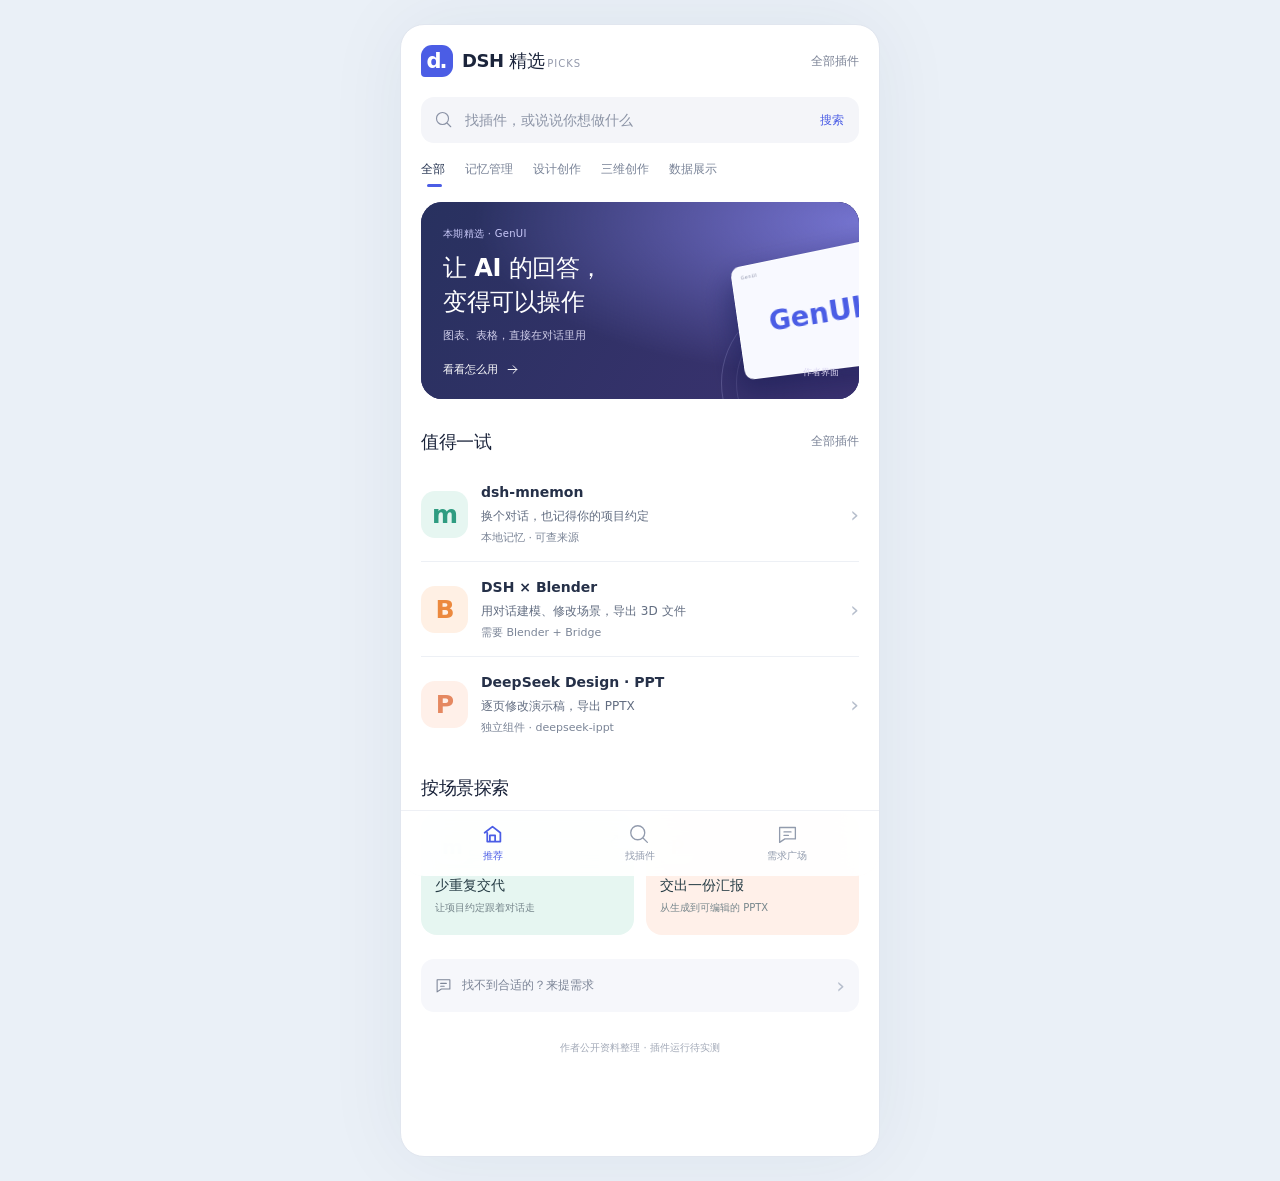
==== dsh-picks/index.html @ 9ae57a63 "Publish standalone DSH Picks with its own complete catalog and mobile flows" ====
<!doctype html>
<html lang="zh-CN">
  <head>
    <meta charset="utf-8" />
    <meta
      name="viewport"
      content="width=device-width,initial-scale=1,viewport-fit=cover"
    />
    <meta name="theme-color" content="#ffffff" />
    <meta
      name="description"
      content="发现适合自己的 DSH 插件。按用途搜索，查看安装条件，推荐插件或提出开发需求。"
    />
    <title>DSH 精选</title>
    <link rel="stylesheet" href="./picks.css?v=4" />
    <link rel="icon" href="./favicon.svg" type="image/svg+xml" />
    <script type="module" src="./app.js?v=4"></script>
  </head>
  <body>
    <a class="skip" href="#main">跳到正文</a>
    <div class="shell">
      <header class="masthead">
        <a class="brand" href="#/home" aria-label="DSH 精选推荐首页">
          <span class="brand-mark" aria-hidden="true">d.</span>
          <span>DSH 精选<small>PICKS</small></span>
        </a>
        <a class="catalog-link" href="#/search">全部插件</a>
      </header>
      <main id="main" tabindex="-1"></main>
      <footer class="footer">作者公开资料整理 · 插件运行待实测</footer>
    </div>
    <nav class="bottom-nav" aria-label="主导航"></nav>
    <div id="toast" class="toast" role="status" aria-live="polite"></div>
  </body>
</html>
---- dsh-picks/picks.css ----
:root {
  font-family:
    "DM Sans", "PingFang SC", "Microsoft YaHei", system-ui, sans-serif;
  color: #1b243b;
  background: #eaf0f7;
  font-synthesis: none;
  --blue: #4b5de5;
  --muted: #788195;
  --line: #edf0f5;
  --surface: #f8f9fc;
}
* {
  box-sizing: border-box;
}
body {
  margin: 0;
  font-size: 14px;
  -webkit-font-smoothing: antialiased;
}
a {
  color: inherit;
  text-decoration: none;
}
button,
input,
textarea,
select {
  font: inherit;
}
button,
a {
  -webkit-tap-highlight-color: transparent;
  touch-action: manipulation;
}
button {
  cursor: pointer;
  border: 0;
}
button:disabled {
  cursor: wait;
  opacity: 0.65;
}
a,
button,
input,
textarea,
select,
summary {
  outline-offset: 4px;
}
:focus-visible {
  outline: 3px solid #8795f5;
}
h1,
h2,
h3,
p {
  margin: 0;
}
h1,
h2,
h3 {
  font-weight: 650;
}
p {
  line-height: 1.65;
}
svg {
  width: 20px;
  height: 20px;
  flex: 0 0 auto;
}
figure {
  margin: 0;
}
.shell {
  max-width: 480px;
  min-height: 100dvh;
  margin: auto;
  padding: 0 20px 100px;
  background: white;
  box-shadow: 0 0 80px #1a315510;
}
.masthead {
  height: 72px;
  display: flex;
  align-items: center;
  justify-content: space-between;
  gap: 12px;
}
.brand {
  display: inline-flex;
  align-items: center;
  gap: 9px;
  font-size: 18px;
  font-weight: 750;
  letter-spacing: -0.5px;
}
.brand-mark {
  display: inline-grid;
  place-content: center;
  width: 32px;
  height: 32px;
  border-radius: 11px 11px 11px 4px;
  color: white;
  background: #4b5de5;
  font-size: 21px;
  font-weight: 800;
  letter-spacing: -2px;
  padding-right: 2px;
}
.brand small {
  color: #9298aa;
  font-size: 10px;
  font-weight: 500;
  letter-spacing: 1px;
  margin-left: 3px;
}
.catalog-link {
  color: #7b8396;
  font-size: 12px;
  padding: 10px 0 10px 10px;
  white-space: nowrap;
}
main {
  min-height: 65vh;
}
main:focus {
  outline: none;
}
.search-box {
  display: flex;
  align-items: center;
  gap: 10px;
  background: #f4f5f9;
  border: 1px solid transparent;
  border-radius: 13px;
  min-height: 46px;
  padding: 0 13px;
}
.search-box:focus-within {
  border-color: #bec6fc;
  background: #f8f9ff;
}
.search-box > svg {
  color: #8a92a5;
  width: 18px;
}
.search-box input {
  min-width: 0;
  width: 100%;
  height: 44px;
  color: #202d44;
  border: 0;
  outline: 0;
  background: transparent;
  font-size: 14px;
}
.search-box input::placeholder {
  color: #8c94a6;
}
.search-submit {
  padding: 0 1px 0 8px;
  background: transparent;
  display: grid;
  place-content: center;
  height: 44px;
  color: #4b5de5;
  font-size: 12px;
  font-weight: 600;
  white-space: nowrap;
  flex-shrink: 0;
}
.search-submit svg {
  width: 18px;
}
.clear-search {
  flex-shrink: 0;
  width: 32px;
  height: 36px;
  background: transparent;
  color: #8c94a6;
  font-size: 22px;
}
.home-categories {
  display: flex;
  gap: 20px;
  overflow-x: auto;
  scrollbar-width: none;
  white-space: nowrap;
  margin: 5px 0 11px;
}
.home-categories::-webkit-scrollbar {
  display: none;
}
.category-link {
  display: inline-flex;
  min-height: 43px;
  align-items: center;
  font-size: 12px;
  color: #7a8498;
}
.category-link:first-child {
  font-weight: 700;
  color: #293754;
  position: relative;
}
.category-link:first-child::after {
  content: "";
  position: absolute;
  height: 3px;
  width: 15px;
  background: #4b5de5;
  border-radius: 3px;
  bottom: 4px;
  left: 6px;
}
.feature-card {
  display: flex;
  position: relative;
  overflow: hidden;
  isolation: isolate;
  min-height: 190px;
  padding: 22px;
  border-radius: 21px;
  color: white;
  background: #292a65;
}
.feature-card::before {
  content: "";
  position: absolute;
  inset: 0;
  z-index: -1;
  background:
    radial-gradient(ellipse at 100% 10%, #7473cf 0, transparent 62%),
    linear-gradient(120deg, #28315f, #3c3271);
}
.feature-copy {
  width: 67%;
  position: relative;
  z-index: 2;
}
.feature-label {
  font-size: 10px;
  color: #cacafa;
  letter-spacing: 0.3px;
}
.feature-card h1 {
  font-size: 24px;
  line-height: 1.4;
  letter-spacing: -0.5px;
  margin: 11px 0 8px;
  white-space: pre-line;
  font-weight: 700;
}
.feature-card p {
  font-size: 11px;
  color: #d1cfea;
}
.feature-cta {
  display: inline-flex;
  align-items: center;
  gap: 7px;
  margin-top: 17px;
  font-size: 11px;
  font-weight: 650;
}
.feature-cta svg {
  width: 15px;
  height: 15px;
}
.feature-visual {
  position: absolute;
  inset: 14px -34px 0 auto;
  width: 186px;
  pointer-events: none;
  z-index: 1;
}
.visual-orbit {
  position: absolute;
  width: 172px;
  height: 172px;
  border: 1px solid #ceccff38;
  border-radius: 50%;
  bottom: -70px;
  right: 0;
}
.visual-orbit::after {
  content: "";
  position: absolute;
  inset: 14px;
  border: 1px solid #d6ccff24;
  border-radius: 50%;
}
.mini-window {
  position: absolute;
  top: 36px;
  right: -6px;
  width: 170px;
  height: 119px;
  padding: 7px;
  background: #f8f9ff;
  border-radius: 10px;
  transform: perspective(450px) rotateY(-17deg) rotateZ(-9deg);
  box-shadow: -8px 14px 30px #0b124866;
  border: 1px solid #ffffffa6;
}
.mini-window-title {
  display: block;
  color: #868ca4;
  font-size: 5px;
  margin: 1px 0 7px 3px;
  letter-spacing: 0.8px;
}
.mini-window img {
  width: 100%;
  height: 89px;
  object-fit: cover;
  object-position: bottom;
  border-radius: 4px;
}
.visual-label {
  position: absolute;
  bottom: 20px;
  right: 54px;
  font-size: 9px;
  color: #ddd8f2;
}
.image-fallback {
  display: grid;
  place-content: center;
  height: 80px;
  color: #4b5de5;
  font-size: 29px;
  font-weight: 700;
}
.section-heading {
  display: flex;
  align-items: center;
  justify-content: space-between;
  gap: 12px;
  margin: 25px 0 8px;
}
.section-heading h2 {
  font-size: 18px;
  letter-spacing: -0.4px;
}
.section-heading small {
  font-size: 11px;
  color: var(--muted);
}
.text-link {
  padding: 9px 0;
  color: #7a8397;
  font-size: 12px;
  background: transparent;
}
.text-link:hover {
  color: var(--blue);
}
.plugin-grid {
  display: grid;
}
.plugin-card {
  display: flex;
  align-items: center;
  gap: 13px;
  padding: 16px 0;
  border-bottom: 1px solid var(--line);
  transition: background 0.15s ease;
}
.plugin-card:last-child {
  border-bottom: 0;
}
.plugin-card:hover {
  background: #f8f9fd;
}
.plugin-mark {
  width: 47px;
  height: 47px;
  border-radius: 14px;
  display: inline-flex;
  align-items: center;
  justify-content: center;
  flex-shrink: 0;
  font-size: 25px;
  font-weight: 750;
  letter-spacing: -1px;
  color: var(--mark-ink, #506add);
  background: var(--mark-bg, #edf1ff);
}
.orange {
  --mark-bg: #fff0e4;
  --mark-ink: #ec893e;
}
.green {
  --mark-bg: #e6f6f1;
  --mark-ink: #2f9c81;
}
.violet {
  --mark-bg: #f0ecff;
  --mark-ink: #8a61d3;
}
.blue {
  --mark-bg: #eaf1ff;
  --mark-ink: #557ce2;
}
.coral {
  --mark-bg: #fff0e9;
  --mark-ink: #e58861;
}
.pink {
  --mark-bg: #ffedf6;
  --mark-ink: #ca669b;
}
.plugin-copy {
  min-width: 0;
  flex: 1;
}
.plugin-copy h3 {
  font-size: 14px;
  line-height: 1.4;
  color: #253048;
  overflow-wrap: anywhere;
}
.plugin-copy p {
  color: #626d81;
  font-size: 12px;
  line-height: 1.5;
  margin-top: 4px;
}
.plugin-note {
  font-size: 11px;
  color: #7b8597;
  margin-top: 6px;
  line-height: 1.3;
  overflow-wrap: anywhere;
}
.row-arrow {
  color: #b6becc;
  font-size: 22px;
  padding-left: 1px;
  flex-shrink: 0;
}
.topic-grid {
  display: grid;
  grid-template-columns: 1fr 1fr;
  gap: 12px;
  margin-top: 13px;
}
.topic-card {
  background: var(--mark-bg);
  border-radius: 16px;
  padding: 17px 14px 18px;
  position: relative;
  min-width: 0;
}
.topic-card .plugin-mark {
  background: white;
  width: 34px;
  height: 34px;
  font-size: 20px;
  border-radius: 11px;
  margin-bottom: 13px;
}
.topic-card h3 {
  font-size: 14px;
  color: #263c45;
}
.topic-card p {
  font-size: 10px;
  color: #75858b;
  margin-top: 5px;
}
.topic-arrow {
  position: absolute;
  top: 17px;
  right: 14px;
  color: var(--mark-ink);
}
.contribute-link {
  display: flex;
  gap: 10px;
  align-items: center;
  border-radius: 13px;
  background: #f6f7fb;
  color: #7c8597;
  padding: 14px;
  margin-top: 24px;
  font-size: 12px;
}
.contribute-link > span:nth-child(2) {
  flex: 1;
}
.contribute-link svg {
  width: 17px;
  height: 17px;
}
.footer {
  text-align: center;
  color: #a2a9b7;
  font-size: 10px;
  line-height: 1.6;
  padding-top: 28px;
}
.bottom-nav {
  position: fixed;
  bottom: 0;
  left: 50%;
  transform: translateX(-50%);
  width: min(100%, 480px);
  height: calc(66px + env(safe-area-inset-bottom));
  display: flex;
  background: #ffffffed;
  border-top: 1px solid #eef0f5;
  padding: 6px 18px calc(6px + env(safe-area-inset-bottom));
  backdrop-filter: blur(18px);
  z-index: 20;
}
.nav-item {
  display: flex;
  flex: 1;
  flex-direction: column;
  align-items: center;
  justify-content: center;
  gap: 4px;
  font-size: 10px;
  color: #929bad;
  border-radius: 13px;
}
.nav-item svg {
  width: 21px;
  height: 21px;
}
.nav-item[aria-current="page"] {
  color: #4b5de5;
  font-weight: 650;
}
.nav-item[aria-current="page"] svg {
  stroke-width: 2;
}
.page-head {
  margin: 10px 0 22px;
}
.page-head h1 {
  font-size: 25px;
  letter-spacing: -0.8px;
  line-height: 1.4;
}
.page-head p {
  font-size: 13px;
  margin-top: 6px;
  color: var(--muted);
}
.chips {
  display: flex;
  gap: 8px;
  overflow-x: auto;
  scrollbar-width: none;
  padding: 17px 0;
}
.chip {
  min-height: 34px;
  padding: 6px 13px;
  background: #f5f6fa;
  border-radius: 9px;
  font-size: 12px;
  white-space: nowrap;
  color: #7e879c;
}
.chip[aria-pressed="true"] {
  background: #eceffe;
  color: #4b5de5;
  font-weight: 650;
}
.result-meta {
  display: flex;
  justify-content: space-between;
  gap: 8px;
  font-size: 10px;
  color: #969dae;
  padding: 4px 0 2px;
}
.community-note {
  padding: 16px;
  border-radius: 14px;
  margin-top: 25px;
  background: #f6f7fb;
  display: flex;
  align-items: center;
  gap: 12px;
}
.community-note p {
  color: #7a8498;
  font-size: 11px;
}
.community-note a {
  flex-shrink: 0;
  color: var(--blue);
}
.primary,
.secondary {
  display: inline-flex;
  min-height: 45px;
  align-items: center;
  justify-content: center;
  gap: 8px;
  border-radius: 12px;
  padding: 11px 17px;
  font-size: 13px;
  font-weight: 600;
  text-align: center;
}
.primary {
  background: var(--blue);
  color: white;
}
.primary:hover {
  background: #3b4dd0;
}
.secondary {
  background: #eef0fc;
  color: var(--blue);
}
.primary svg,
.secondary svg {
  width: 17px;
  height: 17px;
}
.back-link {
  display: inline-block;
  padding: 8px 0 20px;
  color: #8690a2;
  font-size: 12px;
}
.detail-header {
  display: flex;
  align-items: center;
  gap: 14px;
  margin: 5px 0 17px;
}
.plugin-mark.large {
  height: 62px;
  width: 62px;
  border-radius: 19px;
  font-size: 31px;
}
.detail-identity {
  min-width: 0;
}
.detail-header h1 {
  font-size: 23px;
  line-height: 1.3;
  letter-spacing: -0.7px;
  overflow-wrap: anywhere;
}
.detail-header p {
  color: #929bad;
  margin-top: 5px;
  font-size: 12px;
}
.detail-summary {
  font-size: 15px;
  color: #58637a;
}
.detail-facts {
  display: flex;
  flex-wrap: wrap;
  gap: 6px 10px;
  margin: 13px 0 22px;
  color: #758199;
  font-size: 11px;
}
.detail-facts span {
  padding: 5px 8px;
  border: 1px solid var(--line);
  border-radius: 6px;
}
.install-panel {
  border-radius: 14px;
  background: #f6f7fb;
  padding: 13px 16px 15px;
}
.install-heading {
  display: flex;
  align-items: center;
  justify-content: space-between;
}
.install-heading h2 {
  font-size: 11px;
  color: #8a94a8;
  font-weight: 500;
}
.copy-chip {
  color: var(--blue);
  font-size: 11px;
  min-height: 30px;
  padding: 0 3px 0 12px;
  background: transparent;
}
.install-code {
  display: block;
  padding-top: 6px;
  font-size: 13px;
  color: #4f5980;
  overflow-wrap: anywhere;
  line-height: 1.7;
  font-family: "IBM Plex Mono", ui-monospace, monospace;
}
.detail-actions {
  display: flex;
  gap: 10px;
  margin: 13px 0 22px;
}
.detail-actions .primary {
  flex: 1;
}
.share-button {
  width: 80px;
}
.source-preview {
  overflow: hidden;
  margin: 24px 0;
}
.screenshot-link {
  display: block;
  border-radius: 13px;
  overflow: hidden;
  border: 1px solid var(--line);
}
.screenshot-link img {
  display: block;
  width: 100%;
  height: auto;
}
.source-preview figcaption {
  padding-top: 8px;
  font-size: 10px;
  color: #9aa2b2;
}
.preview-unavailable {
  display: block;
  padding: 24px;
  background: var(--surface);
  text-align: center;
  color: #8290a6;
  font-size: 12px;
}
.detail-section {
  margin-top: 25px;
}
.detail-section h2 {
  font-size: 16px;
  margin-bottom: 12px;
  letter-spacing: -0.3px;
}
.detail-section p,
.detail-section li {
  font-size: 13px;
  line-height: 1.8;
  color: #6c778e;
}
.detail-section ul {
  padding-left: 18px;
  margin: 0;
}
.use-case {
  padding: 15px;
  border-radius: 13px;
  background: #f4f6ff;
  display: flex;
  gap: 10px;
}
.use-case svg {
  margin-top: 3px;
  width: 16px;
  height: 16px;
  color: #7383dc;
}
.use-case p {
  font-size: 13px;
}
.install-steps {
  padding-left: 19px;
  margin: 15px 0 0;
  color: #67738a;
  font-size: 13px;
  line-height: 1.8;
}
.install-steps li {
  padding-left: 3px;
  margin: 9px 0;
}
.limitation {
  font-size: 12px;
  color: #8d95a5;
  margin-top: 17px;
  line-height: 1.7;
}
.scan-status {
  border: 1px solid var(--line);
  border-radius: 13px;
  padding: 16px;
}
.scan-status strong {
  font-size: 13px;
  font-weight: 550;
  color: #56647d;
}
.scan-status p {
  font-size: 12px;
  color: #8b94a6;
  margin-top: 9px;
}
.detail-link {
  display: inline-block;
  color: #687bd1;
  padding: 9px 10px 0 0;
  font-size: 12px;
}
.review-section {
  margin-top: 16px;
  border-bottom: 1px solid var(--line);
}
.review-section summary {
  display: flex;
  align-items: center;
  justify-content: space-between;
  padding: 18px 0;
  cursor: pointer;
  font-size: 13px;
  list-style: none;
}
.review-section summary::after {
  content: "+";
  margin-left: 10px;
  color: #9aa2b0;
}
.review-section summary > :first-child {
  flex: 1;
}
.review-section[open] summary::after {
  content: "−";
}
.review-dimensions {
  padding: 0;
  margin: 0 0 15px;
  list-style: none;
}
.review-dimensions li {
  display: flex;
  justify-content: space-between;
  padding: 8px 0;
  font-size: 12px;
  color: #6e7a90;
}
.source-links {
  display: flex;
  gap: 18px;
  padding: 15px 0;
}
.evidence-note {
  color: #969fb0;
  font-size: 10px;
  margin: 10px 0;
}
.muted {
  color: #8d96a8;
  font-size: 12px;
  line-height: 1.7;
}
.article-meta {
  color: #99a1af;
  font-size: 11px;
  margin-bottom: 14px;
}
.edition-page > h1 {
  font-size: 27px;
  line-height: 1.4;
  letter-spacing: -0.8px;
}
.article-dek {
  font-size: 14px;
  color: #78839a;
  margin: 15px 0 18px;
  line-height: 1.8;
}
.edition-page > .plugin-card {
  background: #f6f7fb;
  border-radius: 14px;
  padding: 14px;
  margin-bottom: 22px;
}
.tags {
  display: flex;
  flex-wrap: wrap;
  gap: 8px;
}
.tag {
  padding: 7px 10px;
  font-size: 11px;
  color: #7d879d;
  border-radius: 7px;
  background: #f5f6fa;
  line-height: 1.5;
}
.article-actions {
  display: flex;
  gap: 9px;
  margin-top: 24px;
}
.article-actions .primary {
  flex: 1;
}
.article-actions .secondary {
  font-size: 12px;
  padding: 11px;
}
.form-actions {
  display: grid;
  grid-template-columns: 1fr 1fr;
  gap: 12px;
  margin-bottom: 18px;
}
.form-actions a {
  min-height: 74px;
}
.form-actions .contribution-action {
  min-height: 126px;
  flex-direction: column;
  align-items: flex-start;
  gap: 7px;
  padding: 17px 15px;
  text-align: left;
}
.contribution-action > svg {
  width: 24px;
  height: 24px;
  margin-bottom: 5px;
}
.contribution-action strong {
  font-weight: 600;
  font-size: 13px;
}
.contribution-action span {
  font-size: 10px;
  opacity: 0.75;
}
.form-note {
  color: #929bad;
  font-size: 11px;
  line-height: 1.7;
  margin-bottom: 22px;
  padding: 12px 14px;
  background: #f6f7fb;
  border-radius: 10px;
}
.empty {
  padding: 32px 18px;
  margin: 20px 0;
  border-radius: 16px;
  background: #f8f9fc;
  text-align: center;
}
.empty h2 {
  font-size: 17px;
  color: #53617b;
  line-height: 1.5;
}
.empty p {
  margin: 12px 0 20px;
  color: #909aab;
  font-size: 12px;
}
.empty .primary {
  font-size: 12px;
}
.form-wrap {
  display: grid;
  gap: 22px;
}
.form-wrap .form-note {
  margin-bottom: 0;
}
.field {
  display: grid;
  gap: 9px;
  min-width: 0;
}
.field > span {
  font-size: 13px;
  font-weight: 550;
  color: #45516a;
}
.field input,
.field textarea,
.field select {
  width: 100%;
  min-width: 0;
  border: 1px solid #e5e9f1;
  background: white;
  border-radius: 11px;
  padding: 13px;
  font-size: 14px;
  color: #3b4861;
}
.field input:disabled {
  background: #f4f5f8;
  color: #a6adba;
}
.field textarea {
  resize: vertical;
  min-height: 140px;
  line-height: 1.7;
}
.field small,
.form-hint {
  font-size: 11px;
  color: #969faf;
  line-height: 1.7;
}
.form-error {
  font-size: 12px;
  color: #c96f68;
  line-height: 1.6;
}
.form-error:empty {
  display: none;
}
.submission-list {
  display: grid;
  gap: 13px;
}
.submission-card {
  display: block;
  padding: 17px;
  background: #f7f8fc;
  border: 1px solid #f1f3f7;
  border-radius: 13px;
  margin-bottom: 13px;
}
.submission-card h3 {
  font-size: 15px;
  margin: 10px 0 6px;
  overflow-wrap: anywhere;
}
.submission-card p {
  color: #8b95a7;
  font-size: 12px;
  overflow-wrap: anywhere;
}
.submission-card p:last-child {
  font-size: 10px;
  margin-top: 10px;
}
.submission-meta {
  display: flex;
  justify-content: space-between;
  color: #7686bd;
  font-size: 10px;
}
.status {
  display: inline-block;
  padding: 3px 7px;
  color: #7d8ca3;
  background: #edf0f6;
  border-radius: 5px;
  font-size: 10px;
}
.receipt {
  padding: 20px;
  border: 1px solid #e9edf5;
  border-radius: 15px;
  margin-bottom: 20px;
}
.receipt h2 {
  font-size: 18px;
  margin: 14px 0 8px;
  overflow-wrap: anywhere;
}
.receipt p {
  font-size: 13px;
  color: #7a879c;
  margin: 10px 0;
  white-space: pre-wrap;
  overflow-wrap: anywhere;
}
.receipt-id {
  color: #a0a8b8;
  font-size: 10px;
  overflow-wrap: anywhere;
}
.copy-dialog {
  max-width: min(420px, calc(100vw - 36px));
  border: 0;
  padding: 22px;
  border-radius: 17px;
  box-shadow: 0 20px 80px #14263e30;
}
.copy-dialog::backdrop {
  background: #172c514d;
  backdrop-filter: blur(3px);
}
.copy-dialog h2 {
  font-size: 17px;
  margin-bottom: 12px;
}
.copy-dialog textarea {
  width: 100%;
  height: 200px;
  margin: 0 0 14px;
  border: 1px solid #dce2ef;
  padding: 12px;
  border-radius: 10px;
  font-size: 13px;
  line-height: 1.7;
  color: #52617d;
}
.toast {
  position: fixed;
  left: 50%;
  transform: translateX(-50%);
  bottom: calc(86px + env(safe-area-inset-bottom));
  max-width: min(90vw, 420px);
  background: #273148ef;
  color: white;
  font-size: 12px;
  line-height: 1.6;
  padding: 12px 20px;
  border-radius: 12px;
  z-index: 40;
  text-align: center;
}
.toast:empty {
  display: none;
}
.skip {
  position: fixed;
  top: -70px;
  left: 12px;
  z-index: 50;
  padding: 12px;
  background: white;
}
.skip:focus {
  top: 12px;
}
@media (min-width: 640px) {
  .shell {
    min-height: calc(100dvh - 48px);
    margin: 24px auto;
    border-radius: 24px;
    border: 1px solid #e1e6ef;
  }
  .bottom-nav {
    bottom: 24px;
    width: 478px;
    border-radius: 0 0 23px 23px;
  }
  .toast {
    bottom: 110px;
  }
}
@media (max-width: 360px) {
  .shell {
    padding-left: 16px;
    padding-right: 16px;
  }
  .home-categories {
    gap: 17px;
  }
  .feature-card {
    min-height: 182px;
    padding: 19px 17px;
  }
  .feature-card h1 {
    font-size: 22px;
  }
  .feature-visual {
    right: -56px;
    width: 168px;
  }
  .feature-card p {
    font-size: 10px;
  }
  .plugin-card {
    gap: 10px;
  }
  .plugin-mark {
    width: 42px;
    height: 42px;
    border-radius: 13px;
  }
  .plugin-copy h3 {
    font-size: 13px;
  }
  .plugin-copy p {
    font-size: 12px;
  }
}
@media (prefers-reduced-motion: reduce) {
  *,
  *::before,
  *::after {
    scroll-behavior: auto !important;
    transition: none !important;
    animation: none !important;
  }
}

.search-modes {
  display: flex;
  gap: 8px;
  margin: 14px 0 0;
}
.search-help,
.catalog-note {
  color: var(--muted, #667085);
  font-size: 12px;
  line-height: 1.7;
}
.catalog-note {
  margin: 16px 0 4px;
}
.catalog-note p {
  margin: 0;
}
.catalog-filters {
  margin-top: 18px;
  padding: 14px 16px;
  border: 1px solid #e8e9ef;
  border-radius: 16px;
  background: #fafbfe;
}
.catalog-filters summary {
  cursor: pointer;
  font-size: 14px;
  font-weight: 650;
}
.filter-grid {
  display: grid;
  grid-template-columns: 1fr 1fr;
  gap: 14px 12px;
  margin: 16px 0;
}
.filter-field {
  display: flex;
  flex-direction: column;
  min-width: 0;
  gap: 6px;
  font-size: 12px;
  color: #667085;
}
.filter-field select {
  width: 100%;
  min-width: 0;
  min-height: 44px;
  border: 1px solid #e1e3eb;
  border-radius: 9px;
  padding: 8px;
  color: #292c40;
  background: white;
  font: inherit;
  font-size: 13px;
}
.load-more {
  margin: 22px 0;
  width: 100%;
}
.load-more[hidden] {
  display: none;
}
.personal-rating {
  padding: 24px 0;
  border-bottom: 1px solid #ececf2;
}
.personal-rating h2 {
  font-size: 17px;
}
.rating-options {
  display: flex;
  flex-wrap: wrap;
  gap: 8px;
  margin: 14px 0;
}
.personal-rating .text-link {
  padding: 10px 0;
}
.detail-actions {
  flex-wrap: wrap;
}
.plugin-note {
  overflow-wrap: anywhere;
}
.plugin-copy p {
  display: -webkit-box;
  -webkit-box-orient: vertical;
  -webkit-line-clamp: 2;
  overflow: hidden;
}
.source-links {
  flex-wrap: wrap;
}
.source-links .evidence-note {
  flex-basis: 100%;
  margin-top: 0;
}
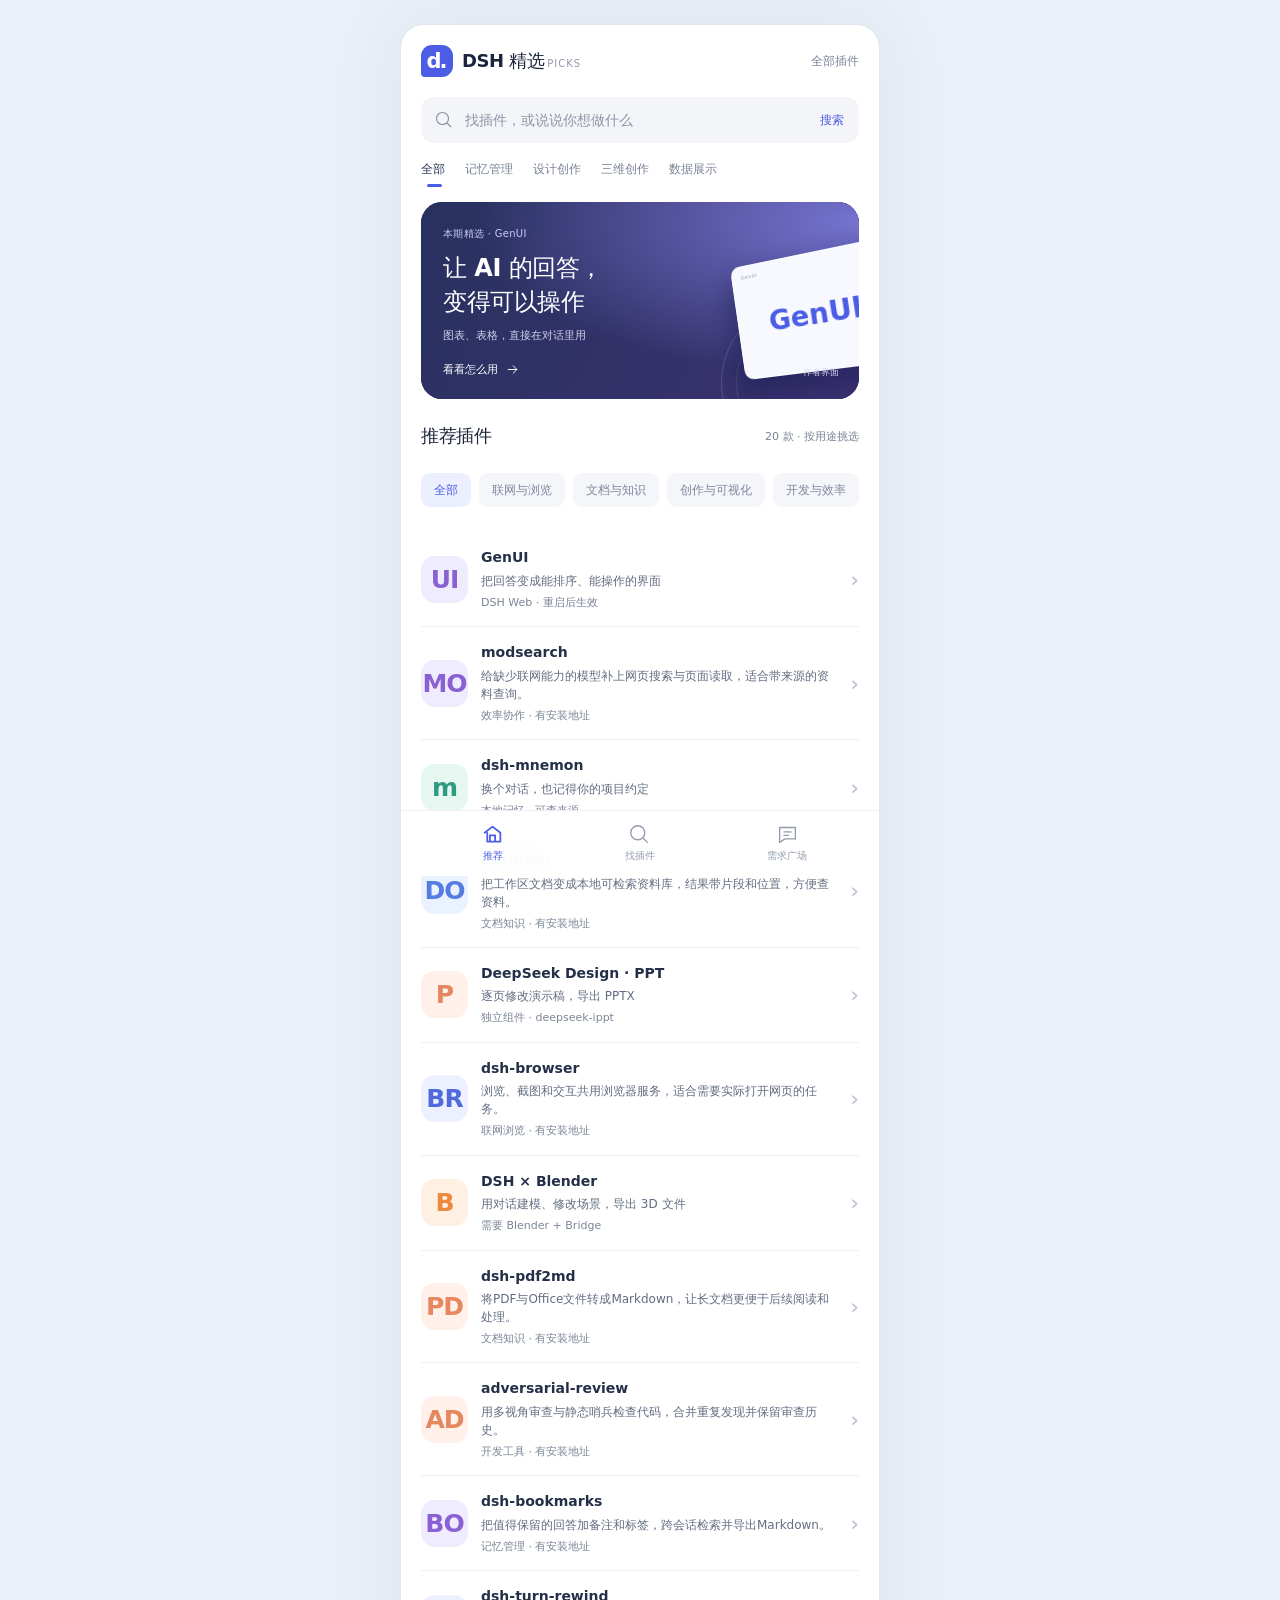
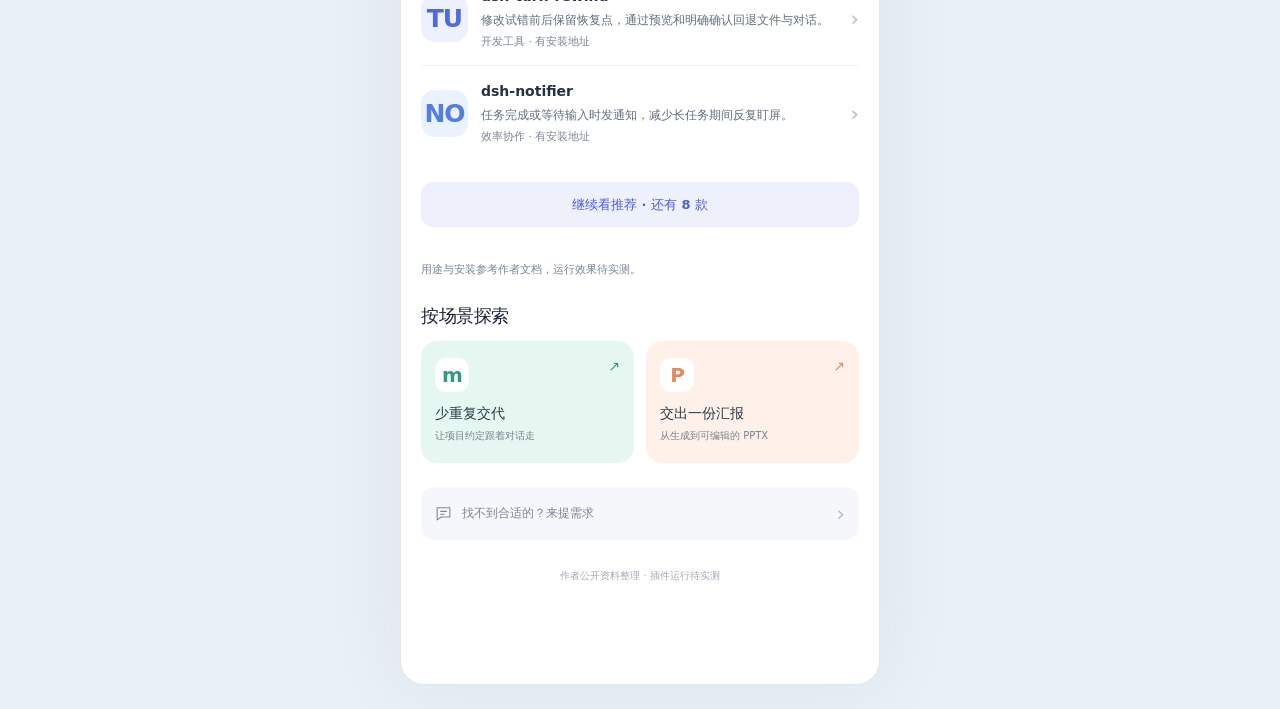
==== commit ff33c53f: "Fix DSH Picks scroll stability and expand curated recommendations" ====
--- a/dsh-picks/index.html
+++ b/dsh-picks/index.html
@@ -12,9 +12,9 @@
       content="发现适合自己的 DSH 插件。按用途搜索，查看安装条件，推荐插件或提出开发需求。"
     />
     <title>DSH 精选</title>
-    <link rel="stylesheet" href="./picks.css?v=4" />
+    <link rel="stylesheet" href="./picks.css?v=6" />
     <link rel="icon" href="./favicon.svg" type="image/svg+xml" />
-    <script type="module" src="./app.js?v=4"></script>
+    <script type="module" src="./app.js?v=6"></script>
   </head>
   <body>
     <a class="skip" href="#main">跳到正文</a>
--- a/dsh-picks/picks.css
+++ b/dsh-picks/picks.css
@@ -1305,3 +1305,39 @@
   flex-basis: 100%;
   margin-top: 0;
 }
+
+.catalog-note {
+  min-height: 42px;
+  font-variant-numeric: tabular-nums;
+}
+.search-results .result-meta {
+  min-height: 44px;
+  align-items: center;
+  font-variant-numeric: tabular-nums;
+}
+.result-status {
+  min-height: 20px;
+  margin: 0;
+  font-size: 12px;
+  color: #78839a;
+}
+.result-status .text-link {
+  margin-left: 12px;
+}
+.result-meta .text-link {
+  min-height: 36px;
+  font-size: 11px;
+  padding: 5px 0;
+}
+.empty[hidden],
+.result-meta [hidden] {
+  display: none;
+}
+.recommendation-filters {
+  margin-bottom: 8px;
+}
+.recommendation-note {
+  font-size: 11px;
+  color: #78839a;
+  margin: 12px 0 24px;
+}
